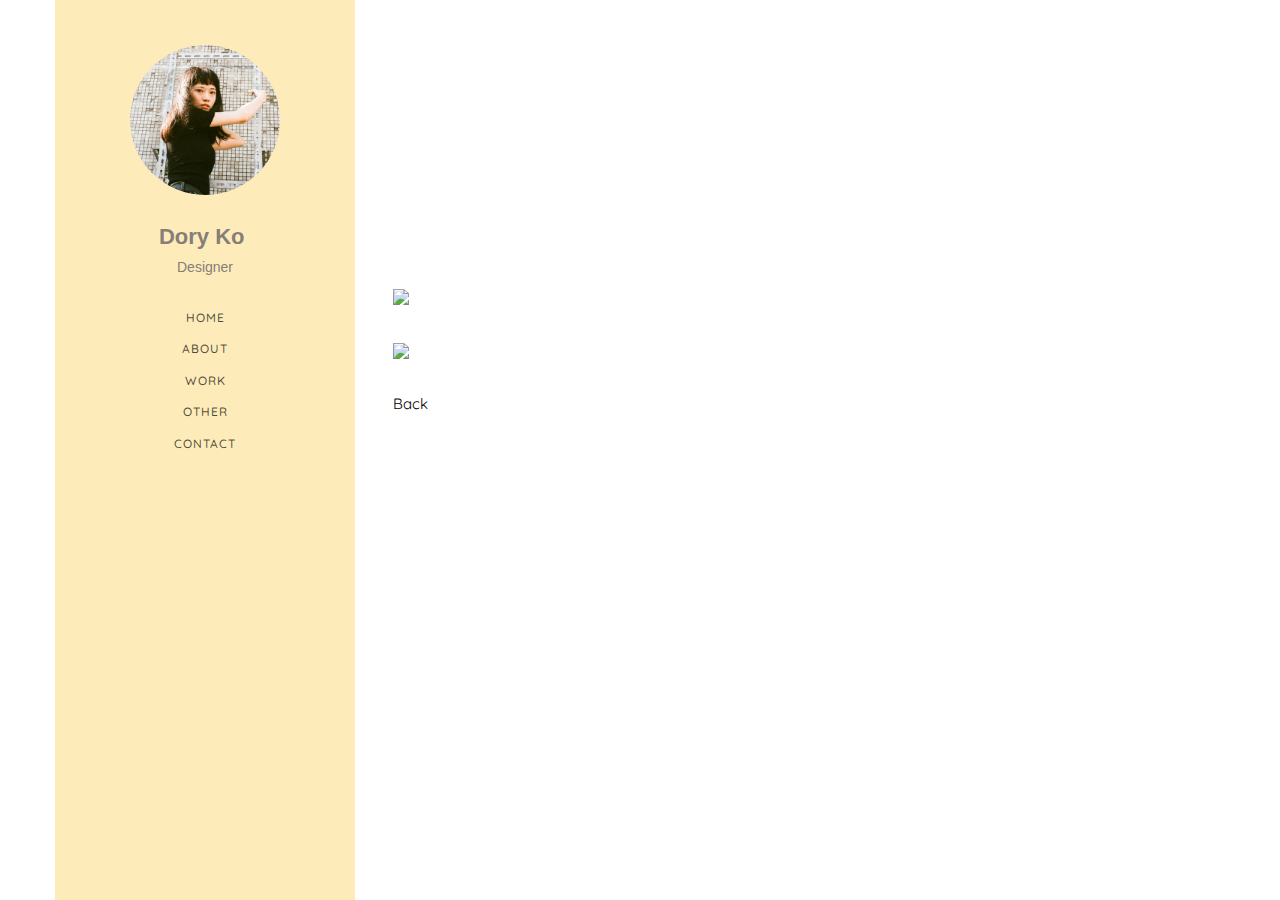
==== gif.html @ 431e386c "Add files via upload" ====
<!DOCTYPE HTML>
<html>
	<head>
	<meta charset="utf-8">
	<meta http-equiv="X-UA-Compatible" content="IE=edge">
	<title>Work-GIF</title>
	<meta name="viewport" content="width=device-width, initial-scale=1">
	<meta name="description" content="Personal artwork website" />
	<meta name="keywords" content="artwork" />

  <!-- Facebook and Twitter integration -->
	<meta property="og:title" content=""/>
	<meta property="og:image" content=""/>
	<meta property="og:url" content=""/>
	<meta property="og:site_name" content=""/>
	<meta property="og:description" content=""/>
	<meta name="twitter:title" content="" />
	<meta name="twitter:image" content="" />
	<meta name="twitter:url" content="" />
	<meta name="twitter:card" content="" />

	<!-- Place favicon.ico and apple-touch-icon.png in the root directory -->
	<link rel="shortcut icon" href="favicon.ico">

	<link href="https://fonts.googleapis.com/css?family=Quicksand:300,400,500,700" rel="stylesheet">
	<link href="https://fonts.googleapis.com/css?family=Playfair+Display:400,400i,700" rel="stylesheet">
	
	<!-- Animate.css -->
	<link rel="stylesheet" href="css/animate.css">
	<!-- Icomoon Icon Fonts-->
	<link rel="stylesheet" href="css/icomoon.css">
	<!-- Bootstrap  -->
	<link rel="stylesheet" href="css/bootstrap.css">
	<!-- Flexslider  -->
	<link rel="stylesheet" href="css/flexslider.css">
	<!-- Flaticons  -->
	<link rel="stylesheet" href="fonts/flaticon/font/flaticon.css">
	<!-- Owl Carousel -->
	<link rel="stylesheet" href="css/owl.carousel.min.css">
	<link rel="stylesheet" href="css/owl.theme.default.min.css">
	<!-- Theme style  -->
	<link rel="stylesheet" href="css/style.css">

	<!-- Modernizr JS -->
	<script src="js/modernizr-2.6.2.min.js"></script>
	<!-- Favicon -->
	<link rel="icon" type="images/jpg" href="images/favicon.jpg">
	<!-- FOR IE9 below -->
	<!--[if lt IE 9]>
	<script src="js/respond.min.js"></script>
	<![endif]-->

	</head>
	<body>
	<div id="colorlib-page">
		<div class="container-wrap">
		<a href="#" class="js-colorlib-nav-toggle colorlib-nav-toggle" data-toggle="collapse" data-target="#navbar" aria-expanded="false" aria-controls="navbar"><i></i></a>
		<aside id="colorlib-aside" role="complementary" class="border js-fullheight">
			<div class="text-center">
				<div class="author-img" style="background-image: url(images/about.jpg);"></div>
				<h1 id="colorlib-logo"><a href="index.html" style="font-family: Arial;color: #877e78 ">Dory Ko</a></h1>
				<h5 style="font-family: Arial; color: #877e78 ">Designer</h5>
			</div>
			<nav id="colorlib-main-menu" role="navigation" class="navbar">
				<div id="navbar" class="collapse">
					<ul>
						<li class="active"><a href="index.html" data-nav-section="home">Home</a></li>
						<li><a href="index.html">About</a></li>
						<li><a>Work</a></li>
						<li><a href="index.html">Other</a></li>
						<li><a href="index.html">Contact</a></li>
					</ul>
				</div>
			</nav>
			

		</aside>

		<div id="colorlib-main">
			<section class="colorlib-work" data-section="work">
				<div class="colorlib-narrow-content">
					<div class="row">
						<div class="col-md-6 col-md-offset-3 col-md-pull-3 animate-box" data-animate-effect="fadeInLeft">
							<span class="heading-meta">My Work</span>
							<h2 class="colorlib-heading animate-box">Recent Work</h2>
							<h1 style="font-family: Arial">GIF artwork</h1>
						</div>
					</div>
					<div class="row row-bottom-padded-sm animate-box" data-animate-effect="fadeInLeft">
					</div>
					<div class="row">
						<div class="col-md-12">
							<div>
								<img style="width:80%" src="images/happy_easter.gif">
							</div><br>
							<div>
								<img style="width:80%" src="images/van_happy_birthday.gif">
							</div>
						<br>
						<p><a style="color: black" href="index.html" data-nav-section="work">Back</a></p>
						</div>
					</div>
					
				</div>
			</section>


		</div><!-- end:colorlib-main -->
	</div><!-- end:container-wrap -->
	</div><!-- end:colorlib-page -->

	<!-- jQuery -->
	<script src="js/jquery.min.js"></script>
	<!-- jQuery Easing -->
	<script src="js/jquery.easing.1.3.js"></script>
	<!-- Bootstrap -->
	<script src="js/bootstrap.min.js"></script>
	<!-- Waypoints -->
	<script src="js/jquery.waypoints.min.js"></script>
	<!-- Flexslider -->
	<script src="js/jquery.flexslider-min.js"></script>
	<!-- Owl carousel -->
	<script src="js/owl.carousel.min.js"></script>
	<!-- Counters -->
	<script src="js/jquery.countTo.js"></script>
	
	
	<!-- MAIN JS -->
	<script src="js/main.js"></script>

	</body>
</html>
---- css/icomoon.css ----
@font-face {
  font-family: 'icomoon';
  src:  url('fonts/icomoon.eot?6py85u');
  src:  url('fonts/icomoon.eot?6py85u#iefix') format('embedded-opentype'),
    url('fonts/icomoon.ttf?6py85u') format('truetype'),
    url('fonts/icomoon.woff?6py85u') format('woff'),
    url('fonts/icomoon.svg?6py85u#icomoon') format('svg');
  font-weight: normal;
  font-style: normal;
}

[class^="icon-"], [class*=" icon-"] {
  /* use !important to prevent issues with browser extensions that change fonts */
  font-family: 'icomoon' !important;
  speak: none;
  font-style: normal;
  font-weight: normal;
  font-variant: normal;
  text-transform: none;
  line-height: 1;

  /* Better Font Rendering =========== */
  -webkit-font-smoothing: antialiased;
  -moz-osx-font-smoothing: grayscale;
}

.icon-times:before {
  content: "\e930";
}
.icon-tick:before {
  content: "\e931";
}
.icon-plus:before {
  content: "\e932";
}
.icon-minus:before {
  content: "\e933";
}
.icon-equals:before {
  content: "\e934";
}
.icon-divide:before {
  content: "\e935";
}
.icon-chevron-right:before {
  content: "\e936";
}
.icon-chevron-left:before {
  content: "\e937";
}
.icon-arrow-right-thick:before {
  content: "\e938";
}
.icon-arrow-left-thick:before {
  content: "\e939";
}
.icon-th-small:before {
  content: "\e93a";
}
.icon-th-menu:before {
  content: "\e93b";
}
.icon-th-list:before {
  content: "\e93c";
}
.icon-th-large:before {
  content: "\e93d";
}
.icon-home:before {
  content: "\e93e";
}
.icon-arrow-forward:before {
  content: "\e93f";
}
.icon-arrow-back:before {
  content: "\e940";
}
.icon-rss:before {
  content: "\e941";
}
.icon-location:before {
  content: "\e942";
}
.icon-link:before {
  content: "\e943";
}
.icon-image:before {
  content: "\e944";
}
.icon-arrow-up-thick:before {
  content: "\e945";
}
.icon-arrow-down-thick:before {
  content: "\e946";
}
.icon-starburst:before {
  content: "\e947";
}
.icon-starburst-outline:before {
  content: "\e948";
}
.icon-star3:before {
  content: "\e949";
}
.icon-flow-children:before {
  content: "\e94a";
}
.icon-export:before {
  content: "\e94b";
}
.icon-delete2:before {
  content: "\e94c";
}
.icon-delete-outline:before {
  content: "\e94d";
}
.icon-cloud-storage:before {
  content: "\e94e";
}
.icon-wi-fi:before {
  content: "\e94f";
}
.icon-heart:before {
  content: "\e950";
}
.icon-flash:before {
  content: "\e951";
}
.icon-cancel:before {
  content: "\e952";
}
.icon-backspace:before {
  content: "\e953";
}
.icon-attachment:before {
  content: "\e954";
}
.icon-arrow-move:before {
  content: "\e955";
}
.icon-warning:before {
  content: "\e956";
}
.icon-user:before {
  content: "\e957";
}
.icon-radar:before {
  content: "\e958";
}
.icon-lock-open:before {
  content: "\e959";
}
.icon-lock-closed:before {
  content: "\e95a";
}
.icon-location-arrow:before {
  content: "\e95b";
}
.icon-info:before {
  content: "\e95c";
}
.icon-user-delete:before {
  content: "\e95d";
}
.icon-user-add:before {
  content: "\e95e";
}
.icon-media-pause:before {
  content: "\e95f";
}
.icon-group:before {
  content: "\e960";
}
.icon-chart-pie:before {
  content: "\e961";
}
.icon-chart-line:before {
  content: "\e962";
}
.icon-chart-bar:before {
  content: "\e963";
}
.icon-chart-area:before {
  content: "\e964";
}
.icon-video:before {
  content: "\e965";
}
.icon-point-of-interest:before {
  content: "\e966";
}
.icon-infinity:before {
  content: "\e967";
}
.icon-globe:before {
  content: "\e968";
}
.icon-eye:before {
  content: "\e969";
}
.icon-cog:before {
  content: "\e96a";
}
.icon-camera:before {
  content: "\e96b";
}
.icon-upload:before {
  content: "\e96c";
}
.icon-scissors:before {
  content: "\e96d";
}
.icon-refresh:before {
  content: "\e96e";
}
.icon-pin:before {
  content: "\e96f";
}
.icon-key:before {
  content: "\e970";
}
.icon-info-large:before {
  content: "\e971";
}
.icon-eject:before {
  content: "\e972";
}
.icon-download:before {
  content: "\e973";
}
.icon-zoom:before {
  content: "\e974";
}
.icon-zoom-out:before {
  content: "\e975";
}
.icon-zoom-in:before {
  content: "\e976";
}
.icon-sort-numerically:before {
  content: "\e977";
}
.icon-sort-alphabetically:before {
  content: "\e978";
}
.icon-input-checked:before {
  content: "\e979";
}
.icon-calender:before {
  content: "\e97a";
}
.icon-world2:before {
  content: "\e97b";
}
.icon-notes:before {
  content: "\e97c";
}
.icon-code:before {
  content: "\e97d";
}
.icon-arrow-sync:before {
  content: "\e97e";
}
.icon-arrow-shuffle:before {
  content: "\e97f";
}
.icon-arrow-repeat:before {
  content: "\e980";
}
.icon-arrow-minimise:before {
  content: "\e981";
}
.icon-arrow-maximise:before {
  content: "\e982";
}
.icon-arrow-loop:before {
  content: "\e983";
}
.icon-anchor:before {
  content: "\e984";
}
.icon-spanner:before {
  content: "\e985";
}
.icon-puzzle:before {
  content: "\e986";
}
.icon-power:before {
  content: "\e987";
}
.icon-plane:before {
  content: "\e988";
}
.icon-pi:before {
  content: "\e989";
}
.icon-phone:before {
  content: "\e98a";
}
.icon-microphone2:before {
  content: "\e98b";
}
.icon-media-rewind:before {
  content: "\e98c";
}
.icon-flag:before {
  content: "\e98d";
}
.icon-adjust-brightness:before {
  content: "\e98e";
}
.icon-waves:before {
  content: "\e98f";
}
.icon-social-twitter:before {
  content: "\e990";
}
.icon-social-facebook:before {
  content: "\e991";
}
.icon-social-dribbble:before {
  content: "\e992";
}
.icon-media-stop:before {
  content: "\e993";
}
.icon-media-record:before {
  content: "\e994";
}
.icon-media-play:before {
  content: "\e995";
}
.icon-media-fast-forward:before {
  content: "\e996";
}
.icon-media-eject:before {
  content: "\e997";
}
.icon-social-vimeo:before {
  content: "\e998";
}
.icon-social-tumbler:before {
  content: "\e999";
}
.icon-social-skype:before {
  content: "\e99a";
}
.icon-social-pinterest:before {
  content: "\e99b";
}
.icon-social-linkedin:before {
  content: "\e99c";
}
.icon-social-last-fm:before {
  content: "\e99d";
}
.icon-social-github:before {
  content: "\e99e";
}
.icon-social-flickr:before {
  content: "\e99f";
}
.icon-at:before {
  content: "\e9a0";
}
.icon-times-outline:before {
  content: "\e9a1";
}
.icon-plus-outline:before {
  content: "\e9a2";
}
.icon-minus-outline:before {
  content: "\e9a3";
}
.icon-tick-outline:before {
  content: "\e9a4";
}
.icon-th-large-outline:before {
  content: "\e9a5";
}
.icon-equals-outline:before {
  content: "\e9a6";
}
.icon-divide-outline:before {
  content: "\e9a7";
}
.icon-chevron-right-outline:before {
  content: "\e9a8";
}
.icon-chevron-left-outline:before {
  content: "\e9a9";
}
.icon-arrow-right-outline:before {
  content: "\e9aa";
}
.icon-arrow-left-outline:before {
  content: "\e9ab";
}
.icon-th-small-outline:before {
  content: "\e9ac";
}
.icon-th-menu-outline:before {
  content: "\e9ad";
}
.icon-th-list-outline:before {
  content: "\e9ae";
}
.icon-news2:before {
  content: "\e9b1";
}
.icon-home-outline:before {
  content: "\e9b2";
}
.icon-arrow-up-outline:before {
  content: "\e9b3";
}
.icon-arrow-forward-outline:before {
  content: "\e9b4";
}
.icon-arrow-down-outline:before {
  content: "\e9b5";
}
.icon-arrow-back-outline:before {
  content: "\e9b6";
}
.icon-trash3:before {
  content: "\e9b7";
}
.icon-rss-outline:before {
  content: "\e9b8";
}
.icon-message:before {
  content: "\e9b9";
}
.icon-location-outline:before {
  content: "\e9ba";
}
.icon-link-outline:before {
  content: "\e9bb";
}
.icon-image-outline:before {
  content: "\e9bc";
}
.icon-export-outline:before {
  content: "\e9bd";
}
.icon-cross:before {
  content: "\e9be";
}
.icon-wi-fi-outline:before {
  content: "\e9bf";
}
.icon-star-outline:before {
  content: "\e9c0";
}
.icon-media-pause-outline:before {
  content: "\e9c1";
}
.icon-mail:before {
  content: "\e9c2";
}
.icon-heart-outline:before {
  content: "\e9c3";
}
.icon-flash-outline:before {
  content: "\e9c4";
}
.icon-cancel-outline:before {
  content: "\e9c5";
}
.icon-beaker:before {
  content: "\e9c6";
}
.icon-arrow-move-outline:before {
  content: "\e9c7";
}
.icon-watch2:before {
  content: "\e9c8";
}
.icon-warning-outline:before {
  content: "\e9c9";
}
.icon-time:before {
  content: "\e9ca";
}
.icon-radar-outline:before {
  content: "\e9cb";
}
.icon-lock-open-outline:before {
  content: "\e9cc";
}
.icon-location-arrow-outline:before {
  content: "\e9cd";
}
.icon-info-outline:before {
  content: "\e9ce";
}
.icon-backspace-outline:before {
  content: "\e9cf";
}
.icon-attachment-outline:before {
  content: "\e9d0";
}
.icon-user-outline:before {
  content: "\e9d1";
}
.icon-user-delete-outline:before {
  content: "\e9d2";
}
.icon-user-add-outline:before {
  content: "\e9d3";
}
.icon-lock-closed-outline:before {
  content: "\e9d4";
}
.icon-group-outline:before {
  content: "\e9d5";
}
.icon-chart-pie-outline:before {
  content: "\e9d6";
}
.icon-chart-line-outline:before {
  content: "\e9d7";
}
.icon-chart-bar-outline:before {
  content: "\e9d8";
}
.icon-chart-area-outline:before {
  content: "\e9d9";
}
.icon-video-outline:before {
  content: "\e9da";
}
.icon-point-of-interest-outline:before {
  content: "\e9db";
}
.icon-map:before {
  content: "\e9dc";
}
.icon-key-outline:before {
  content: "\e9dd";
}
.icon-infinity-outline:before {
  content: "\e9de";
}
.icon-globe-outline:before {
  content: "\e9df";
}
.icon-eye-outline:before {
  content: "\e9e0";
}
.icon-cog-outline:before {
  content: "\e9e1";
}
.icon-camera-outline:before {
  content: "\e9e2";
}
.icon-upload-outline:before {
  content: "\e9e3";
}
.icon-support:before {
  content: "\e9e4";
}
.icon-scissors-outline:before {
  content: "\e9e5";
}
.icon-refresh-outline:before {
  content: "\e9e6";
}
.icon-info-large-outline:before {
  content: "\e9e7";
}
.icon-eject-outline:before {
  content: "\e9e8";
}
.icon-download-outline:before {
  content: "\e9e9";
}
.icon-battery-mid:before {
  content: "\e9ea";
}
.icon-battery-low:before {
  content: "\e9eb";
}
.icon-battery-high:before {
  content: "\e9ec";
}
.icon-zoom-outline:before {
  content: "\e9ed";
}
.icon-zoom-out-outline:before {
  content: "\e9ee";
}
.icon-zoom-in-outline:before {
  content: "\e9ef";
}
.icon-tag3:before {
  content: "\e9f0";
}
.icon-tabs-outline:before {
  content: "\e9f1";
}
.icon-pin-outline:before {
  content: "\e9f2";
}
.icon-message-typing:before {
  content: "\e9f3";
}
.icon-directions:before {
  content: "\e9f4";
}
.icon-battery-full:before {
  content: "\e9f5";
}
.icon-battery-charge:before {
  content: "\e9f6";
}
.icon-pipette:before {
  content: "\e9f7";
}
.icon-pencil:before {
  content: "\e9f8";
}
.icon-folder:before {
  content: "\e9f9";
}
.icon-folder-delete:before {
  content: "\e9fa";
}
.icon-folder-add:before {
  content: "\e9fb";
}
.icon-edit:before {
  content: "\e9fc";
}
.icon-document:before {
  content: "\e9fd";
}
.icon-document-delete:before {
  content: "\e9fe";
}
.icon-document-add:before {
  content: "\e9ff";
}
.icon-brush:before {
  content: "\ea00";
}
.icon-thumbs-up:before {
  content: "\ea01";
}
.icon-thumbs-down:before {
  content: "\ea02";
}
.icon-pen:before {
  content: "\ea03";
}
.icon-sort-numerically-outline:before {
  content: "\ea04";
}
.icon-sort-alphabetically-outline:before {
  content: "\ea05";
}
.icon-social-last-fm-circular:before {
  content: "\ea06";
}
.icon-social-github-circular:before {
  content: "\ea07";
}
.icon-compass:before {
  content: "\ea08";
}
.icon-bookmark:before {
  content: "\ea09";
}
.icon-input-checked-outline:before {
  content: "\ea0a";
}
.icon-code-outline:before {
  content: "\ea0b";
}
.icon-calender-outline:before {
  content: "\ea0c";
}
.icon-business-card:before {
  content: "\ea0d";
}
.icon-arrow-up:before {
  content: "\ea0e";
}
.icon-arrow-sync-outline:before {
  content: "\ea0f";
}
.icon-arrow-right:before {
  content: "\ea10";
}
.icon-arrow-repeat-outline:before {
  content: "\ea11";
}
.icon-arrow-loop-outline:before {
  content: "\ea12";
}
.icon-arrow-left:before {
  content: "\ea13";
}
.icon-flow-switch:before {
  content: "\ea14";
}
.icon-flow-parallel:before {
  content: "\ea15";
}
.icon-flow-merge:before {
  content: "\ea16";
}
.icon-document-text:before {
  content: "\ea17";
}
.icon-clipboard:before {
  content: "\ea18";
}
.icon-calculator:before {
  content: "\ea19";
}
.icon-arrow-minimise-outline:before {
  content: "\ea1a";
}
.icon-arrow-maximise-outline:before {
  content: "\ea1b";
}
.icon-arrow-down:before {
  content: "\ea1c";
}
.icon-gift:before {
  content: "\ea1d";
}
.icon-film:before {
  content: "\ea1e";
}
.icon-database:before {
  content: "\ea1f";
}
.icon-bell:before {
  content: "\ea20";
}
.icon-anchor-outline:before {
  content: "\ea21";
}
.icon-adjust-contrast:before {
  content: "\ea22";
}
.icon-world-outline:before {
  content: "\ea23";
}
.icon-shopping-bag:before {
  content: "\ea24";
}
.icon-power-outline:before {
  content: "\ea25";
}
.icon-notes-outline:before {
  content: "\ea26";
}
.icon-device-tablet:before {
  content: "\ea27";
}
.icon-device-phone:before {
  content: "\ea28";
}
.icon-device-laptop:before {
  content: "\ea29";
}
.icon-device-desktop:before {
  content: "\ea2a";
}
.icon-briefcase:before {
  content: "\ea2b";
}
.icon-stopwatch:before {
  content: "\ea2c";
}
.icon-spanner-outline:before {
  content: "\ea2d";
}
.icon-puzzle-outline:before {
  content: "\ea2e";
}
.icon-printer:before {
  content: "\ea2f";
}
.icon-pi-outline:before {
  content: "\ea30";
}
.icon-lightbulb:before {
  content: "\ea31";
}
.icon-flag-outline:before {
  content: "\ea32";
}
.icon-contacts:before {
  content: "\ea33";
}
.icon-archive2:before {
  content: "\ea34";
}
.icon-weather-stormy:before {
  content: "\ea35";
}
.icon-weather-shower:before {
  content: "\ea36";
}
.icon-weather-partly-sunny:before {
  content: "\ea37";
}
.icon-weather-downpour:before {
  content: "\ea38";
}
.icon-weather-cloudy:before {
  content: "\ea39";
}
.icon-plane-outline:before {
  content: "\ea3a";
}
.icon-phone-outline:before {
  content: "\ea3b";
}
.icon-microphone-outline:before {
  content: "\ea3c";
}
.icon-weather-windy:before {
  content: "\ea3d";
}
.icon-weather-windy-cloudy:before {
  content: "\ea3e";
}
.icon-weather-sunny:before {
  content: "\ea3f";
}
.icon-weather-snow:before {
  content: "\ea40";
}
.icon-weather-night:before {
  content: "\ea41";
}
.icon-media-stop-outline:before {
  content: "\ea42";
}
.icon-media-rewind-outline:before {
  content: "\ea43";
}
.icon-media-record-outline:before {
  content: "\ea44";
}
.icon-media-play-outline:before {
  content: "\ea45";
}
.icon-media-fast-forward-outline:before {
  content: "\ea46";
}
.icon-media-eject-outline:before {
  content: "\ea47";
}
.icon-wine:before {
  content: "\ea48";
}
.icon-waves-outline:before {
  content: "\ea49";
}
.icon-ticket:before {
  content: "\ea4a";
}
.icon-tags:before {
  content: "\ea4b";
}
.icon-plug:before {
  content: "\ea4c";
}
.icon-headphones:before {
  content: "\ea4d";
}
.icon-credit-card:before {
  content: "\ea4e";
}
.icon-coffee:before {
  content: "\ea4f";
}
.icon-book:before {
  content: "\ea50";
}
.icon-beer:before {
  content: "\ea51";
}
.icon-volume2:before {
  content: "\ea52";
}
.icon-volume-up:before {
  content: "\ea53";
}
.icon-volume-mute:before {
  content: "\ea54";
}
.icon-volume-down:before {
  content: "\ea55";
}
.icon-social-vimeo-circular:before {
  content: "\ea56";
}
.icon-social-twitter-circular:before {
  content: "\ea57";
}
.icon-social-pinterest-circular:before {
  content: "\ea58";
}
.icon-social-linkedin-circular:before {
  content: "\ea59";
}
.icon-social-facebook-circular:before {
  content: "\ea5a";
}
.icon-social-dribbble-circular:before {
  content: "\ea5b";
}
.icon-tree:before {
  content: "\ea5c";
}
.icon-thermometer2:before {
  content: "\ea5d";
}
.icon-social-tumbler-circular:before {
  content: "\ea5e";
}
.icon-social-skype-outline:before {
  content: "\ea5f";
}
.icon-social-flickr-circular:before {
  content: "\ea60";
}
.icon-social-at-circular:before {
  content: "\ea61";
}
.icon-shopping-cart:before {
  content: "\ea62";
}
.icon-messages:before {
  content: "\ea63";
}
.icon-leaf:before {
  content: "\ea64";
}
.icon-feather:before {
  content: "\ea65";
}
.icon-eye2:before {
  content: "\e064";
}
.icon-paper-clip:before {
  content: "\e065";
}
.icon-mail5:before {
  content: "\e066";
}
.icon-toggle:before {
  content: "\e067";
}
.icon-layout:before {
  content: "\e068";
}
.icon-link2:before {
  content: "\e069";
}
.icon-bell2:before {
  content: "\e06a";
}
.icon-lock3:before {
  content: "\e06b";
}
.icon-unlock:before {
  content: "\e06c";
}
.icon-ribbon2:before {
  content: "\e06d";
}
.icon-image2:before {
  content: "\e06e";
}
.icon-signal:before {
  content: "\e06f";
}
.icon-target3:before {
  content: "\e070";
}
.icon-clipboard3:before {
  content: "\e071";
}
.icon-clock3:before {
  content: "\e072";
}
.icon-watch:before {
  content: "\e073";
}
.icon-air-play:before {
  content: "\e074";
}
.icon-camera3:before {
  content: "\e075";
}
.icon-video2:before {
  content: "\e076";
}
.icon-disc:before {
  content: "\e077";
}
.icon-printer3:before {
  content: "\e078";
}
.icon-monitor:before {
  content: "\e079";
}
.icon-server:before {
  content: "\e07a";
}
.icon-cog2:before {
  content: "\e07b";
}
.icon-heart3:before {
  content: "\e07c";
}
.icon-paragraph:before {
  content: "\e07d";
}
.icon-align-justify:before {
  content: "\e07e";
}
.icon-align-left:before {
  content: "\e07f";
}
.icon-align-center:before {
  content: "\e080";
}
.icon-align-right:before {
  content: "\e081";
}
.icon-book2:before {
  content: "\e082";
}
.icon-layers2:before {
  content: "\e083";
}
.icon-stack2:before {
  content: "\e084";
}
.icon-stack-2:before {
  content: "\e085";
}
.icon-paper:before {
  content: "\e086";
}
.icon-paper-stack:before {
  content: "\e087";
}
.icon-search3:before {
  content: "\e088";
}
.icon-zoom-in2:before {
  content: "\e089";
}
.icon-zoom-out2:before {
  content: "\e08a";
}
.icon-reply2:before {
  content: "\e08b";
}
.icon-circle-plus:before {
  content: "\e08c";
}
.icon-circle-minus:before {
  content: "\e08d";
}
.icon-circle-check:before {
  content: "\e08e";
}
.icon-circle-cross:before {
  content: "\e08f";
}
.icon-square-plus:before {
  content: "\e090";
}
.icon-square-minus:before {
  content: "\e091";
}
.icon-square-check:before {
  content: "\e092";
}
.icon-square-cross:before {
  content: "\e093";
}
.icon-microphone:before {
  content: "\e094";
}
.icon-record:before {
  content: "\e095";
}
.icon-skip-back:before {
  content: "\e096";
}
.icon-rewind:before {
  content: "\e097";
}
.icon-play4:before {
  content: "\e098";
}
.icon-pause3:before {
  content: "\e099";
}
.icon-stop3:before {
  content: "\e09a";
}
.icon-fast-forward:before {
  content: "\e09b";
}
.icon-skip-forward:before {
  content: "\e09c";
}
.icon-shuffle2:before {
  content: "\e09d";
}
.icon-repeat:before {
  content: "\e09e";
}
.icon-folder2:before {
  content: "\e09f";
}
.icon-umbrella:before {
  content: "\e0a0";
}
.icon-moon:before {
  content: "\e0a1";
}
.icon-thermometer:before {
  content: "\e0a2";
}
.icon-drop:before {
  content: "\e0a3";
}
.icon-sun2:before {
  content: "\e0a4";
}
.icon-cloud3:before {
  content: "\e0a5";
}
.icon-cloud-upload2:before {
  content: "\e0a6";
}
.icon-cloud-download2:before {
  content: "\e0a7";
}
.icon-upload4:before {
  content: "\e0a8";
}
.icon-download4:before {
  content: "\e0a9";
}
.icon-location3:before {
  content: "\e0aa";
}
.icon-location-2:before {
  content: "\e0ab";
}
.icon-map3:before {
  content: "\e0ac";
}
.icon-battery:before {
  content: "\e0ad";
}
.icon-head:before {
  content: "\e0ae";
}
.icon-briefcase3:before {
  content: "\e0af";
}
.icon-speech-bubble:before {
  content: "\e0b0";
}
.icon-anchor2:before {
  content: "\e0b1";
}
.icon-globe2:before {
  content: "\e0b2";
}
.icon-box:before {
  content: "\e0b3";
}
.icon-reload:before {
  content: "\e0b4";
}
.icon-share3:before {
  content: "\e0b5";
}
.icon-marquee:before {
  content: "\e0b6";
}
.icon-marquee-plus:before {
  content: "\e0b7";
}
.icon-marquee-minus:before {
  content: "\e0b8";
}
.icon-tag:before {
  content: "\e0b9";
}
.icon-power2:before {
  content: "\e0ba";
}
.icon-command2:before {
  content: "\e0bb";
}
.icon-alt:before {
  content: "\e0bc";
}
.icon-esc:before {
  content: "\e0bd";
}
.icon-bar-graph:before {
  content: "\e0be";
}
.icon-bar-graph-2:before {
  content: "\e0bf";
}
.icon-pie-graph:before {
  content: "\e0c0";
}
.icon-star:before {
  content: "\e0c1";
}
.icon-arrow-left3:before {
  content: "\e0c2";
}
.icon-arrow-right3:before {
  content: "\e0c3";
}
.icon-arrow-up3:before {
  content: "\e0c4";
}
.icon-arrow-down3:before {
  content: "\e0c5";
}
.icon-volume:before {
  content: "\e0c6";
}
.icon-mute:before {
  content: "\e0c7";
}
.icon-content-right:before {
  content: "\e100";
}
.icon-content-left:before {
  content: "\e101";
}
.icon-grid2:before {
  content: "\e102";
}
.icon-grid-2:before {
  content: "\e103";
}
.icon-columns:before {
  content: "\e104";
}
.icon-loader:before {
  content: "\e105";
}
.icon-bag:before {
  content: "\e106";
}
.icon-ban:before {
  content: "\e107";
}
.icon-flag3:before {
  content: "\e108";
}
.icon-trash:before {
  content: "\e109";
}
.icon-expand2:before {
  content: "\e110";
}
.icon-contract:before {
  content: "\e111";
}
.icon-maximize:before {
  content: "\e112";
}
.icon-minimize:before {
  content: "\e113";
}
.icon-plus2:before {
  content: "\e114";
}
.icon-minus2:before {
  content: "\e115";
}
.icon-check:before {
  content: "\e116";
}
.icon-cross2:before {
  content: "\e117";
}
.icon-move:before {
  content: "\e118";
}
.icon-delete:before {
  content: "\e119";
}
.icon-menu5:before {
  content: "\e120";
}
.icon-archive:before {
  content: "\e121";
}
.icon-inbox:before {
  content: "\e122";
}
.icon-outbox:before {
  content: "\e123";
}
.icon-file:before {
  content: "\e124";
}
.icon-file-add:before {
  content: "\e125";
}
.icon-file-subtract:before {
  content: "\e126";
}
.icon-help:before {
  content: "\e127";
}
.icon-open:before {
  content: "\e128";
}
.icon-ellipsis:before {
  content: "\e129";
}
.icon-heart4:before {
  content: "\e900";
}
.icon-cloud4:before {
  content: "\e901";
}
.icon-star2:before {
  content: "\e902";
}
.icon-tv2:before {
  content: "\e903";
}
.icon-sound:before {
  content: "\e904";
}
.icon-video3:before {
  content: "\e905";
}
.icon-trash2:before {
  content: "\e906";
}
.icon-user2:before {
  content: "\e907";
}
.icon-key3:before {
  content: "\e908";
}
.icon-search4:before {
  content: "\e909";
}
.icon-settings:before {
  content: "\e90a";
}
.icon-camera4:before {
  content: "\e90b";
}
.icon-tag2:before {
  content: "\e90c";
}
.icon-lock4:before {
  content: "\e90d";
}
.icon-bulb:before {
  content: "\e90e";
}
.icon-pen2:before {
  content: "\e90f";
}
.icon-diamond:before {
  content: "\e910";
}
.icon-display2:before {
  content: "\e911";
}
.icon-location4:before {
  content: "\e912";
}
.icon-eye3:before {
  content: "\e913";
}
.icon-bubble3:before {
  content: "\e914";
}
.icon-stack3:before {
  content: "\e915";
}
.icon-cup:before {
  content: "\e916";
}
.icon-phone3:before {
  content: "\e917";
}
.icon-news:before {
  content: "\e918";
}
.icon-mail6:before {
  content: "\e919";
}
.icon-like:before {
  content: "\e91a";
}
.icon-photo:before {
  content: "\e91b";
}
.icon-note:before {
  content: "\e91c";
}
.icon-clock4:before {
  content: "\e91d";
}
.icon-paperplane:before {
  content: "\e91e";
}
.icon-params:before {
  content: "\e91f";
}
.icon-banknote:before {
  content: "\e920";
}
.icon-data:before {
  content: "\e921";
}
.icon-music2:before {
  content: "\e922";
}
.icon-megaphone2:before {
  content: "\e923";
}
.icon-study:before {
  content: "\e924";
}
.icon-lab2:before {
  content: "\e925";
}
.icon-food:before {
  content: "\e926";
}
.icon-t-shirt:before {
  content: "\e927";
}
.icon-fire2:before {
  content: "\e928";
}
.icon-clip:before {
  content: "\e929";
}
.icon-shop:before {
  content: "\e92a";
}
.icon-calendar3:before {
  content: "\e92b";
}
.icon-wallet2:before {
  content: "\e92c";
}
.icon-vynil:before {
  content: "\e92d";
}
.icon-truck2:before {
  content: "\e92e";
}
.icon-world:before {
  content: "\e92f";
}
.icon-spinner6:before {
  content: "\e9af";
}
.icon-spinner7:before {
  content: "\e9b0";
}
.icon-amazon:before {
  content: "\eab7";
}
.icon-google:before {
  content: "\eab8";
}
.icon-google2:before {
  content: "\eab9";
}
.icon-google3:before {
  content: "\eaba";
}
.icon-google-plus:before {
  content: "\eabb";
}
.icon-google-plus2:before {
  content: "\eabc";
}
.icon-google-plus3:before {
  content: "\eabd";
}
.icon-hangouts:before {
  content: "\eabe";
}
.icon-google-drive:before {
  content: "\eabf";
}
.icon-facebook2:before {
  content: "\eac0";
}
.icon-facebook22:before {
  content: "\eac1";
}
.icon-instagram:before {
  content: "\eac2";
}
.icon-whatsapp:before {
  content: "\eac3";
}
.icon-spotify:before {
  content: "\eac4";
}
.icon-telegram:before {
  content: "\eac5";
}
.icon-twitter2:before {
  content: "\eac6";
}
.icon-vine:before {
  content: "\eac7";
}
.icon-vk:before {
  content: "\eac8";
}
.icon-renren:before {
  content: "\eac9";
}
.icon-sina-weibo:before {
  content: "\eaca";
}
.icon-rss2:before {
  content: "\eacb";
}
.icon-rss22:before {
  content: "\eacc";
}
.icon-youtube:before {
  content: "\eacd";
}
.icon-youtube2:before {
  content: "\eace";
}
.icon-twitch:before {
  content: "\eacf";
}
.icon-vimeo:before {
  content: "\ead0";
}
.icon-vimeo2:before {
  content: "\ead1";
}
.icon-lanyrd:before {
  content: "\ead2";
}
.icon-flickr:before {
  content: "\ead3";
}
.icon-flickr2:before {
  content: "\ead4";
}
.icon-flickr3:before {
  content: "\ead5";
}
.icon-flickr4:before {
  content: "\ead6";
}
.icon-dribbble2:before {
  content: "\ead7";
}
.icon-behance:before {
  content: "\ead8";
}
.icon-behance2:before {
  content: "\ead9";
}
.icon-deviantart:before {
  content: "\eada";
}
.icon-500px:before {
  content: "\eadb";
}
.icon-steam:before {
  content: "\eadc";
}
.icon-steam2:before {
  content: "\eadd";
}
.icon-dropbox:before {
  content: "\eade";
}
.icon-onedrive:before {
  content: "\eadf";
}
.icon-github:before {
  content: "\eae0";
}
.icon-npm:before {
  content: "\eae1";
}
.icon-basecamp:before {
  content: "\eae2";
}
.icon-trello:before {
  content: "\eae3";
}
.icon-wordpress:before {
  content: "\eae4";
}
.icon-joomla:before {
  content: "\eae5";
}
.icon-ello:before {
  content: "\eae6";
}
.icon-blogger:before {
  content: "\eae7";
}
.icon-blogger2:before {
  content: "\eae8";
}
.icon-tumblr2:before {
  content: "\eae9";
}
.icon-tumblr22:before {
  content: "\eaea";
}
.icon-yahoo:before {
  content: "\eaeb";
}
.icon-yahoo2:before {
  content: "\eaec";
}
.icon-tux:before {
  content: "\eaed";
}
.icon-appleinc:before {
  content: "\eaee";
}
.icon-finder:before {
  content: "\eaef";
}
.icon-android:before {
  content: "\eaf0";
}
.icon-windows:before {
  content: "\eaf1";
}
.icon-windows8:before {
  content: "\eaf2";
}
.icon-soundcloud:before {
  content: "\eaf3";
}
.icon-soundcloud2:before {
  content: "\eaf4";
}
.icon-skype:before {
  content: "\eaf5";
}
.icon-reddit:before {
  content: "\eaf6";
}
.icon-hackernews:before {
  content: "\eaf7";
}
.icon-wikipedia:before {
  content: "\eaf8";
}
.icon-linkedin2:before {
  content: "\eaf9";
}
.icon-linkedin22:before {
  content: "\eafa";
}
.icon-lastfm:before {
  content: "\eafb";
}
.icon-lastfm2:before {
  content: "\eafc";
}
.icon-delicious:before {
  content: "\eafd";
}
.icon-stumbleupon:before {
  content: "\eafe";
}
.icon-stumbleupon2:before {
  content: "\eaff";
}
.icon-stackoverflow:before {
  content: "\eb00";
}
.icon-pinterest:before {
  content: "\eb01";
}
.icon-pinterest2:before {
  content: "\eb02";
}
.icon-xing:before {
  content: "\eb03";
}
.icon-xing2:before {
  content: "\eb04";
}
.icon-flattr:before {
  content: "\eb05";
}
.icon-foursquare:before {
  content: "\eb06";
}
.icon-yelp:before {
  content: "\eb07";
}
.icon-paypal:before {
  content: "\eb08";
}
.icon-chrome:before {
  content: "\eb09";
}
.icon-firefox:before {
  content: "\eb0a";
}
.icon-IE:before {
  content: "\eb0b";
}
.icon-edge:before {
  content: "\eb0c";
}
.icon-safari:before {
  content: "\eb0d";
}
.icon-opera:before {
  content: "\eb0e";
}
.icon-file-pdf:before {
  content: "\eb0f";
}
.icon-file-openoffice:before {
  content: "\eb10";
}
.icon-file-word:before {
  content: "\eb11";
}
.icon-file-excel:before {
  content: "\eb12";
}
.icon-libreoffice:before {
  content: "\eb13";
}
.icon-html-five:before {
  content: "\eb14";
}
.icon-html-five2:before {
  content: "\eb15";
}
.icon-css3:before {
  content: "\eb16";
}
.icon-git:before {
  content: "\eb17";
}
.icon-codepen:before {
  content: "\eb18";
}
.icon-svg:before {
  content: "\eb19";
}
.icon-IcoMoon:before {
  content: "\eb1a";
}
---- css/style.css ----
@font-face {
  font-family: 'icomoon';
  src: url("../fonts/icomoon/icomoon.eot?srf3rx");
  src: url("../fonts/icomoon/icomoon.eot?srf3rx#iefix") format("embedded-opentype"), url("../fonts/icomoon/icomoon.ttf?srf3rx") format("truetype"), url("../fonts/icomoon/icomoon.woff?srf3rx") format("woff"), url("../fonts/icomoon/icomoon.svg?srf3rx#icomoon") format("svg");
  font-weight: normal;
  font-style: normal; }

/* =======================================================
*
* 	Template Style 
*	Edit this section
*
* ======================================================= */
body {
  font-family: "Quicksand", Arial, sans-serif;
  font-weight: 400;
  font-size: 15px;
  line-height: 1.8;
  color: rgba(0, 0, 0, 0.7); }
  @media screen and (max-width: 992px) {
    body {
      font-size: 16px; } }

a {
  color: #d0d0cd;
  -webkit-transition: 0.5s;
  -o-transition: 0.5s;
  transition: 0.5s; }
  a:hover, a:active, a:focus {
    color: #d0d0cd;
    outline: none;
    text-decoration: none !important; }

p {
  margin-bottom: 1.5em; }

h1, h2, h3, h4, h5, h6 {
  color: #000;
  font-family: "Playfair Display", Georgia, serif;
  font-weight: 400;
  margin: 0 0 30px 0; }

figure {
  margin-bottom: 2.5em;
  float: left;
  width: 100%; }
  figure figcaption {
    font-size: 16px;
    width: 80%;
    margin: 20px auto 0px auto;
    color: #b3b3b3;
    font-style: italic;
    font-family: "Quicksand", Arial, sans-serif; }
    @media screen and (max-width: 480px) {
      figure figcaption {
        width: 100%; } }

::-webkit-selection {
  color: #fff;
  background: #d0d0cd; }

::-moz-selection {
  color: #fff;
  background: #d0d0cd; }

::selection {
  color: #fff;
  background: #d0d0cd; }

#colorlib-page {
  width: 100%;
  overflow: hidden;
  position: relative; }

#colorlib-aside {
  padding-top: 3em;
  padding-bottom: 40px;
  float: left;
  width: 300px;
  position: fixed;
  overflow-y: scroll;
  z-index: 1001;
  background: #FDECBA;
  -webkit-transition: 0.5s;
  -o-transition: 0.5s;
  transition: 0.5s; }
  @media screen and (max-width: 768px) {
    #colorlib-aside {
      width: 300px;
      -moz-transform: translateX(-300px);
      -webkit-transform: translateX(-300px);
      -ms-transform: translateX(-300px);
      -o-transform: translateX(-300px);
      transform: translateX(-300px);
      padding-top: 4em; } }
  #colorlib-aside .author-img {
    width: 150px;
    height: 150px;
    margin: 0 auto;
    margin-bottom: 30px;
    -webkit-border-radius: 50%;
    -moz-border-radius: 50%;
    -ms-border-radius: 50%;
    border-radius: 50%; }
  #colorlib-aside .position {
    display: block;
    margin-bottom: 2em;
    font-size: 12px;
    text-transform: uppercase; }
  #colorlib-aside #colorlib-logo {
    text-align: right;
    font-weight: 700;
    font-size: 22px;
    margin-bottom: .5em;
    display: block;
    width: 100%; }
    #colorlib-aside #colorlib-logo a {
      display: block;
      text-align: center;
      color: #000;
      padding-right: .3em; }
  #colorlib-aside #colorlib-main-menu {
    display: block;
    width: 100%; }
    #colorlib-aside #colorlib-main-menu .collapse {
      display: block !important; }
    #colorlib-aside #colorlib-main-menu ul {
      text-align: center;
      margin: 0;
      padding: 0; }
      @media screen and (max-width: 768px) {
        #colorlib-aside #colorlib-main-menu ul {
          margin: 0 0 2em 0; } }
      #colorlib-aside #colorlib-main-menu ul li {
        margin: 0 0 10px 0;
        padding: 0;
        list-style: none;
        font-size: 12px;
        font-weight: 500;
        text-transform: uppercase;
        letter-spacing: 1px; }
        #colorlib-aside #colorlib-main-menu ul li a {
          color: rgba(0, 0, 0, 0.7);
          text-decoration: none;
          position: relative;
          padding: 10px 0;
          font-family: "Quicksand", Arial, sans-serif;
          -webkit-transition: 0.3s;
          -o-transition: 0.3s;
          transition: 0.3s; }
          #colorlib-aside #colorlib-main-menu ul li a:after {
            content: "";
            position: absolute;
            height: 1px;
            bottom: 7px;
            left: 0;
            right: 0;
            background-color: #d0d0cd;
            visibility: hidden;
            -webkit-transform: scaleX(0);
            -moz-transform: scaleX(0);
            -ms-transform: scaleX(0);
            -o-transform: scaleX(0);
            transform: scaleX(0);
            -webkit-transition: all 0.3s cubic-bezier(0.175, 0.885, 0.32, 1.275);
            -moz-transition: all 0.3s cubic-bezier(0.175, 0.885, 0.32, 1.275);
            -ms-transition: all 0.3s cubic-bezier(0.175, 0.885, 0.32, 1.275);
            -o-transition: all 0.3s cubic-bezier(0.175, 0.885, 0.32, 1.275);
            transition: all 0.3s cubic-bezier(0.175, 0.885, 0.32, 1.275); }
          #colorlib-aside #colorlib-main-menu ul li a:hover {
            text-decoration: none;
            color: black; }
            #colorlib-aside #colorlib-main-menu ul li a:hover:after {
              visibility: visible;
              -webkit-transform: scaleX(1);
              -moz-transform: scaleX(1);
              -ms-transform: scaleX(1);
              -o-transform: scaleX(1);
              transform: scaleX(1); }
        #colorlib-aside #colorlib-main-menu ul li.active a {
          color: #d0d0cd; }
          #colorlib-aside #colorlib-main-menu ul li.active a:after {
            visibility: visible;
            -webkit-transform: scaleX(1);
            -moz-transform: scaleX(1);
            -ms-transform: scaleX(1);
            -o-transform: scaleX(1);
            transform: scaleX(1); }
  #colorlib-aside .colorlib-footer {
    font-size: 15px;
    text-align: center;
    font-weight: 400;
    color: rgba(0, 0, 0, 0.5);
    padding: 0 20px;
    width: 100%; }
    @media screen and (max-width: 768px) {
      #colorlib-aside .colorlib-footer {
        position: relative;
        bottom: 0; } }
    #colorlib-aside .colorlib-footer span {
      display: block; }
    #colorlib-aside .colorlib-footer ul {
      padding: 0;
      margin: 0; }
      #colorlib-aside .colorlib-footer ul li {
        padding: 0;
        margin: 0;
        display: inline;
        list-style: none; }
        #colorlib-aside .colorlib-footer ul li a {
          color: rgba(255, 255, 255, 0.3);
          padding: 4px; }
          #colorlib-aside .colorlib-footer ul li a:hover, #colorlib-aside .colorlib-footer ul li a:active, #colorlib-aside .colorlib-footer ul li a:focus {
            text-decoration: none;
            outline: none;
            color: #d0d0cd; }

.container-wrap {
  max-width: 1170px;
  margin: 0 auto; }

#colorlib-main {
  width: calc(100% - 300px);
  float: right;
  -webkit-transition: 0.5s;
  -o-transition: 0.5s;
  transition: 0.5s; }
  @media screen and (max-width: 768px) {
    #colorlib-main {
      width: 100%;
      padding: 0 1em; } }

#colorlib-hero {
  min-height: 500px;
  background: #fff url(../images/loader.gif) no-repeat center center;
  width: 100%;
  float: left;
  margin-bottom: 10em;
  clear: both; }
  #colorlib-hero .flexslider {
    border: none;
    z-index: 1;
    margin-bottom: 0; }
    #colorlib-hero .flexslider .slides {
      position: relative;
      overflow: visible; }
      #colorlib-hero .flexslider .slides li {
        background-repeat: no-repeat;
        background-size: cover;
        background-position: bottom center;
        min-height: 400px;
        position: relative; }
    #colorlib-hero .flexslider .flex-control-nav {
      bottom: 20px;
      z-index: 1000;
      left: 20px;
      float: left;
      width: auto; }
      @media screen and (max-width: 768px) {
        #colorlib-hero .flexslider .flex-control-nav {
          right: 20px;
          top: 100px; } }
      #colorlib-hero .flexslider .flex-control-nav li {
        display: block;
        margin-bottom: 10px; }
        #colorlib-hero .flexslider .flex-control-nav li a {
          background: rgba(0, 0, 0, 0.5);
          -webkit-box-shadow: none;
          box-shadow: none;
          width: 12px;
          height: 12px;
          cursor: pointer; }
          #colorlib-hero .flexslider .flex-control-nav li a.flex-active {
            cursor: pointer;
            background: transparent;
            border: 2px solid #d0d0cd; }
    #colorlib-hero .flexslider .flex-direction-nav {
      display: none; }
    #colorlib-hero .flexslider .slider-text {
      display: table;
      opacity: 0;
      min-height: 500px;
      z-index: 9; }
      #colorlib-hero .flexslider .slider-text > .slider-text-inner {
        display: table-cell;
        vertical-align: middle;
        min-height: 700px;
        padding: 2.5em;
        position: relative; }
        @media screen and (max-width: 768px) {
          #colorlib-hero .flexslider .slider-text > .slider-text-inner {
            text-align: center; } }
        #colorlib-hero .flexslider .slider-text > .slider-text-inner h1, #colorlib-hero .flexslider .slider-text > .slider-text-inner h2 {
          margin: 0;
          padding: 0;
          color: black;
          font-family: "Playfair Display", Georgia, serif; }
        #colorlib-hero .flexslider .slider-text > .slider-text-inner h1 {
          margin-bottom: 20px;
          font-size: 60px;
          line-height: 1.3;
          font-weight: 700; }
          @media screen and (max-width: 768px) {
            #colorlib-hero .flexslider .slider-text > .slider-text-inner h1 {
              font-size: 28px; } }
        #colorlib-hero .flexslider .slider-text > .slider-text-inner h2 {
          font-size: 18px;
          line-height: 1.5;
          margin-bottom: 30px;
          font-weight: 300;
          font-family: "Quicksand", Arial, sans-serif; }
          #colorlib-hero .flexslider .slider-text > .slider-text-inner h2 a {
            color: rgba(44, 152, 240, 0.8);
            border-bottom: 1px solid rgba(44, 152, 240, 0.7); }
        #colorlib-hero .flexslider .slider-text > .slider-text-inner .heading-section {
          font-size: 50px; }
          @media screen and (max-width: 768px) {
            #colorlib-hero .flexslider .slider-text > .slider-text-inner .heading-section {
              font-size: 30px; } }
        #colorlib-hero .flexslider .slider-text > .slider-text-inner s
.colorlib-lead {
          font-size: 20px;
          color: #fff; }
        #colorlib-hero .flexslider .slider-text > .slider-text-inner p {
          margin-bottom: 0; }
        #colorlib-hero .flexslider .slider-text > .slider-text-inner .btn {
          font-size: 12px;
          text-transform: uppercase;
          letter-spacing: 2px;
          color: #000;
          padding: 10px 15px !important;
          border: none;
          font-weight: 400; }
          #colorlib-hero .flexslider .slider-text > .slider-text-inner .btn.btn-learn {
            color: #000;
            border: 1px solid #000;
            background: transparent !important; }
            #colorlib-hero .flexslider .slider-text > .slider-text-inner .btn.btn-learn:hover {
              background: transparent !important;
              border: 1px solid #000 !important; }
          @media screen and (max-width: 768px) {
            #colorlib-hero .flexslider .slider-text > .slider-text-inner .btn {
              width: 100%; } }

body.offcanvas {
  overflow-x: hidden; }
  body.offcanvas #colorlib-aside {
    -moz-transform: translateX(0);
    -webkit-transform: translateX(0);
    -ms-transform: translateX(0);
    -o-transform: translateX(0);
    transform: translateX(0);
    width: 300px;
    background: #f2f3f7;
    z-index: 999;
    position: fixed; }
  body.offcanvas #colorlib-main, body.offcanvas .colorlib-nav-toggle {
    top: 0;
    -moz-transform: translateX(300px);
    -webkit-transform: translateX(300px);
    -ms-transform: translateX(300px);
    -o-transform: translateX(300px);
    transform: translateX(300px); }

.colorlib-narrow-content {
  padding: 0 2.5em; }
  @media screen and (max-width: 768px) {
    .colorlib-narrow-content {
      padding: 0; } }

.no-gutters {
  margin: 0;
  padding: 0; }

.colorlib-experience,
.colorlib-skills,
.colorlib-education,
.colorlib-blog,
.colorlib-work,
.colorlib-about,
.colorlib-services,
.colorlib-contact {
  padding-top: 4em;
  padding-bottom: 9em;
  clear: both;
  width: 100%;
  display: block; }
  @media screen and (max-width: 768px) {
    .colorlib-experience,
    .colorlib-skills,
    .colorlib-education,
    .colorlib-blog,
    .colorlib-work,
    .colorlib-about,
    .colorlib-services,
    .colorlib-contact {
      padding-top: 5em;
      padding-bottom: 8em; } }

.author-img {
  background-size: cover;
  background-position: center center;
  background-repeat: no-repeat;
  position: relative; }

.colorlib-heading {
  font-size: 18px;
  margin-bottom: 4em;
  font-weight: 700;
  text-transform: uppercase;
  letter-spacing: 5px;
  line-height: 1.8;
  position: relative; }
  .colorlib-heading span {
    display: block; }
  @media screen and (max-width: 768px) {
    .colorlib-heading {
      margin-bottom: 3em; } }

.heading-meta {
  margin-bottom: 15px;
  display: block;
  font-size: 10px;
  text-transform: uppercase;
  color: #999999;
  font-weight: 500;
  letter-spacing: 5px; }

.about-img {
  width: 100%;
  height: 600px;
  margin-bottom: 30px; }

.about-desc h3 {
  font-size: 18px;
  text-transform: uppercase;
  letter-spacing: 5px;
  font-weight: 500; }

.hire {
  padding: 2em;
  background: #f9bf3f; }
  .hire h2 {
    line-height: 1.5; }
  .hire .btn-hire {
    color: #000;
    text-transform: uppercase;
    letter-spacing: 1px;
    bordeR: 1px solid #000;
    padding: 2px 10px; }

.fancy-collapse-panel .panel-default > .panel-heading {
  padding: 0; }

.panel-heading a {
  padding: 20px 25px;
  display: block;
  width: 100%;
  font-weight: 500;
  font-size: 14px;
  letter-spacing: 1px;
  text-transform: uppercase;
  font-family: "Quicksand", Arial, sans-serif;
  background-color: #d0d0cd;
  color: #fff;
  position: relative;
  -webkit-box-shadow: none !important;
  -moz-box-shadow: none !important;
  -ms-box-shadow: none !important;
  -o-box-shadow: none !important;
  box-shadow: none !important; }

.panel {
  -webkit-box-shadow: none !important;
  -moz-box-shadow: none !important;
  -ms-box-shadow: none !important;
  -o-box-shadow: none !important;
  box-shadow: none !important;
  border: none; }

.panel-heading a:after {
  font-family: "icomoon";
  content: "\e115";
  position: absolute;
  right: 20px;
  font-size: 14px;
  font-weight: 400;
  top: 50%;
  line-height: 1;
  margin-top: -7px; }

.panel-heading a.collapsed:after {
  content: "\e114"; }

.panel-heading a.collapsed {
  background: #f2f3f7;
  border: 1px solid #e6e6e6 !important;
  color: #333333; }

.panel-body {
  padding: 1.5em;
  margin-top: 5px;
  border: 1px solid #e6e6e6 !important; }

.timeline-centered {
  position: relative;
  margin-bottom: 30px; }

.timeline-centered:before, .timeline-centered:after {
  content: " ";
  display: table; }

.timeline-centered:after {
  clear: both; }

.timeline-centered:before, .timeline-centered:after {
  content: " ";
  display: table; }

.timeline-centered:after {
  clear: both; }

.timeline-centered:before {
  content: '';
  position: absolute;
  display: block;
  width: 4px;
  background: #f2f3f7;
  top: 20px;
  bottom: 20px;
  margin-left: 29px; }

.timeline-centered .timeline-entry {
  position: relative;
  margin-top: 5px;
  margin-left: 30px;
  margin-bottom: 10px;
  clear: both; }

.timeline-centered .timeline-entry .timeline-entry-inner {
  position: relative;
  margin-left: -20px; }

.timeline-centered .timeline-entry .timeline-entry-inner .timeline-icon {
  display: block;
  width: 40px;
  height: 40px;
  background: #d0d0cd;
  -webkit-border-radius: 50%;
  -moz-border-radius: 50%;
  -ms-border-radius: 50%;
  border-radius: 50%;
  text-align: center;
  -moz-box-shadow: 0 0 0 5px #f2f3f7;
  -webkit-box-shadow: 0 0 0 5px #f2f3f7;
  box-shadow: 0 0 0 5px #f2f3f7;
  line-height: 40px;
  float: left; }
  .timeline-centered .timeline-entry .timeline-entry-inner .timeline-icon i {
    color: #fff; }
  .timeline-centered .timeline-entry .timeline-entry-inner .timeline-icon.color-2 {
    background: #ec5453; }
  .timeline-centered .timeline-entry .timeline-entry-inner .timeline-icon.color-3 {
    background: #f9bf3f; }
  .timeline-centered .timeline-entry .timeline-entry-inner .timeline-icon.color-4 {
    background: #a84cb8; }
  .timeline-centered .timeline-entry .timeline-entry-inner .timeline-icon.color-5 {
    background: #2fa499; }
  .timeline-centered .timeline-entry .timeline-entry-inner .timeline-icon.color-none {
    background: #fff;
    width: 20px;
    height: 20px;
    margin-left: 10px; }

.timeline-centered .timeline-entry .timeline-entry-inner .timeline-label {
  position: relative;
  background: #f2f3f7;
  padding: 1.5em;
  margin-left: 60px;
  -webkit-background-clip: padding-box;
  -moz-background-clip: padding;
  background-clip: padding-box; }

.timeline-centered .timeline-entry .timeline-entry-inner .timeline-label:after {
  content: '';
  display: block;
  position: absolute;
  width: 0;
  height: 0;
  border-style: solid;
  border-width: 9px 9px 9px 0;
  border-color: transparent #f2f3f7 transparent transparent;
  left: 0;
  top: 10px;
  margin-left: -9px; }

.timeline-centered .timeline-entry .timeline-entry-inner .timeline-label p + p {
  margin-top: 15px; }

.timeline-centered .timeline-entry .timeline-entry-inner .timeline-label h2 {
  font-size: 20px;
  font-family: "Quicksand", Arial, sans-serif;
  font-weight: 500; }

.timeline-centered .timeline-entry .timeline-entry-inner .timeline-label h2 a {
  color: #000; }

.timeline-centered .timeline-entry .timeline-entry-inner .timeline-label h2 span {
  -webkit-opacity: .4;
  -moz-opacity: .4;
  opacity: .4;
  -ms-filter: alpha(opacity=40);
  filter: alpha(opacity=40);
  font-size: 16px; }

.services {
  margin-bottom: 30px;
  padding: 1.5em;
  -webkit-box-shadow: 0px 0px 56px -8px rgba(0, 0, 0, 0.17);
  -moz-box-shadow: 0px 0px 56px -8px rgba(0, 0, 0, 0.17);
  -ms-box-shadow: 0px 0px 56px -8px rgba(0, 0, 0, 0.17);
  -o-box-shadow: 0px 0px 56px -8px rgba(0, 0, 0, 0.17);
  box-shadow: 0px 0px 56px -8px rgba(0, 0, 0, 0.17);
  border-bottom: 2px solid #d0d0cd; }
  .services .icon2 {
    display: block;
    margin-bottom: 20px; }
    .services .icon2 i {
      font-size: 30px;
      color: #d0d0cd; }
  .services h3 {
    font-family: "Quicksand", Arial, sans-serif;
    font-size: 16px;
    font-weight: 500; }
  .services.color-2 {
    border-bottom: 2px solid #ec5453; }
    .services.color-2 .icon2 i {
      color: #ec5453; }
  .services.color-3 {
    border-bottom: 2px solid #f9bf3f; }
    .services.color-3 .icon2 i {
      color: #f9bf3f; }
  .services.color-4 {
    border-bottom: 2px solid #a84cb8; }
    .services.color-4 .icon2 i {
      color: #a84cb8; }
  .services.color-5 {
    border-bottom: 2px solid #2fa499; }
  .services.color-6 {
    border-bottom: 2px solid #4054b2; }

.services {
  margin-bottom: 80px;
  position: relative;
  z-index: 0; }
  @media screen and (max-width: 768px) {
    .services {
      margin-bottom: 4em; } }
  .services .icon {
    position: absolute;
    top: -20px;
    left: 0;
    right: 0;
    width: 100px;
    height: 50px;
    display: table;
    margin: 0 auto;
    background: #d0d0cd; }
    .services .icon:before, .services .icon:after {
      position: absolute;
      left: 0;
      right: 0;
      content: ''; }
    .services .icon:before {
      top: -30px;
      width: 0;
      height: 0;
      border-style: solid;
      border-width: 0 50px 30px 50px;
      border-color: transparent transparent #d0d0cd transparent; }
    .services .icon:after {
      bottom: -30px;
      width: 0;
      height: 0;
      border-style: solid;
      border-width: 30px 50px 0 50px;
      border-color: #d0d0cd transparent transparent transparent; }
    .services .icon i {
      font-size: 30px;
      color: #fff;
      z-index: 1;
      display: table-cell;
      vertical-align: middle; }
  .services .desc {
    margin-top: 60px; }
    .services .desc h3 {
      font-size: 16px;
      font-weight: 700;
      text-transform: uppercase; }
  .services.color-2 .icon {
    background: #ec5453; }
    .services.color-2 .icon:before {
      border-color: transparent transparent #ec5453 transparent; }
    .services.color-2 .icon:after {
      border-color: #ec5453 transparent transparent transparent; }
  .services.color-3 .icon {
    background: #f9bf3f; }
    .services.color-3 .icon:before {
      border-color: transparent transparent #f9bf3f transparent; }
    .services.color-3 .icon:after {
      border-color: #f9bf3f transparent transparent transparent; }
  .services.color-4 .icon {
    background: #a84cb8; }
    .services.color-4 .icon:before {
      border-color: transparent transparent #a84cb8 transparent; }
    .services.color-4 .icon:after {
      border-color: #a84cb8 transparent transparent transparent; }
  .services.color-5 .icon {
    background: #2fa499; }
    .services.color-5 .icon:before {
      border-color: transparent transparent #2fa499 transparent; }
    .services.color-5 .icon:after {
      border-color: #2fa499 transparent transparent transparent; }
  .services.color-6 .icon {
    background: #4054b2; }
    .services.color-6 .icon:before {
      border-color: transparent transparent #4054b2 transparent; }
    .services.color-6 .icon:after {
      border-color: #4054b2 transparent transparent transparent; }

.progress-wrap h3 {
  font-size: 16px;
  font-family: "Quicksand", Arial, sans-serif;
  margin-bottom: 10px; }

.progress {
  height: 6px;
  -webkit-box-shadow: none;
  box-shadow: none;
  background: #f2f3f7;
  overflow: visible; }

.progress-bar {
  background: #d0d0cd;
  -webkit-box-shadow: none;
  box-shadow: none;
  font-size: 12px;
  line-height: 1.2;
  color: #000;
  font-weight: 600;
  text-align: right;
  position: relative;
  overflow: visible;
  -webkit-border-radius: 8px;
  -moz-border-radius: 8px;
  -ms-border-radius: 8px;
  border-radius: 8px; }
  .progress-bar:after {
    position: absolute;
    top: -2px;
    right: 0;
    width: 10px;
    height: 10px;
    content: '';
    background: #d0d0cd;
    -webkit-border-radius: 50%;
    -moz-border-radius: 50%;
    -ms-border-radius: 50%;
    border-radius: 50%; }
  .progress-bar span {
    position: absolute;
    top: -22px;
    right: 0; }
  .progress-bar.color-1 {
    background: #e0c196; }
    .progress-bar.color-1:after {
      background: #e0c196; }
    .progress-bar.color-1 span {
      color: #e0c196; }
  .progress-bar.color-2 {
    background: #e0c196; }
    .progress-bar.color-2:after {
      background: #e0c196; }
    .progress-bar.color-2 span {
      color: #e0c196; }
  .progress-bar.color-3 {
    background: #e0c196; }
    .progress-bar.color-3:after {
      background: #e0c196; }
    .progress-bar.color-3 span {
      color: #e0c196; }
  .progress-bar.color-4 {
    background: #e0c196; }
    .progress-bar.color-4:after {
      background: #e0c196; }
    .progress-bar.color-4 span {
      color: #e0c196; }
  .progress-bar.color-5 {
    background: #e0c196; }
    .progress-bar.color-5:after {
      background: #e0c196; }
    .progress-bar.color-5 span {
      color: #e0c196; }
  .progress-bar.color-6 {
    background: #e0c196; }
    .progress-bar.color-6:after {
      background: #e0c196; }
    .progress-bar.color-6 span {
      color: #e0c196; }

.colorlib-feature {
  text-align: left;
  width: 100%;
  float: left;
  margin-bottom: 40px;
  position: relative; }
  .colorlib-feature .colorlib-icon {
    position: absolute;
    top: 0;
    left: 0;
    width: 100px;
    height: 100px;
    display: table;
    text-align: center;
    background: #f2f3f7;
    -webkit-border-radius: 2px;
    -moz-border-radius: 2px;
    -ms-border-radius: 2px;
    border-radius: 2px; }
    .colorlib-feature .colorlib-icon i {
      display: table-cell;
      vertical-align: middle;
      color: #d0d0cd;
      font-size: 60px;
      height: 100px; }
      @media screen and (max-width: 1200px) {
        .colorlib-feature .colorlib-icon i {
          font-size: 40px; } }
  .colorlib-feature .colorlib-text {
    padding-left: 120px;
    width: 100%; }
    .colorlib-feature .colorlib-text h2, .colorlib-feature .colorlib-text h3 {
      margin: 0;
      padding: 0; }
    .colorlib-feature .colorlib-text h3 {
      font-weight: 500;
      margin-bottom: 20px;
      color: rgba(0, 0, 0, 0.7);
      font-size: 14px;
      letter-spacing: 3px;
      text-transform: uppercase; }
  .colorlib-feature.colorlib-feature-sm .colorlib-text {
    margin-top: 30px; }
  .colorlib-feature.colorlib-feature-sm .colorlib-icon i {
    color: #d0d0cd;
    font-size: 40px; }
    @media screen and (max-width: 1200px) {
      .colorlib-feature.colorlib-feature-sm .colorlib-icon i {
        font-size: 28px; } }

.blog-entry {
  width: 100%;
  float: left;
  background: #fff;
  margin-bottom: 3em; }
  @media screen and (max-width: 768px) {
    .blog-entry {
      margin-bottom: 3em; } }
  .blog-entry .blog-img {
    width: 100%;
    float: left;
    overflow: hidden;
    position: relative;
    z-index: 1;
    margin-bottom: 25px; }
    .blog-entry .blog-img img {
      position: relative;
      max-width: 100%;
      -webkit-transform: scale(1);
      -moz-transform: scale(1);
      -ms-transform: scale(1);
      -o-transform: scale(1);
      transform: scale(1);
      -webkit-transition: 0.3s;
      -o-transition: 0.3s;
      transition: 0.3s; }
  .blog-entry .desc h3 {
    font-size: 16px;
    margin-bottom: 25px;
    line-height: auto;
    font-weight: 500;
    text-transform: uppercase;
    letter-spacing: 1px;
    font-family: "Quicksand", Arial, sans-serif; }
    .blog-entry .desc h3 a {
      color: #000;
      text-decoration: none; }
  .blog-entry .desc span {
    display: block;
    margin-bottom: 20px;
    font-size: 12px;
    color: rgba(0, 0, 0, 0.4) !important;
    text-transform: uppercase;
    letter-spacing: 1px;
    font-weight: 400; }
    .blog-entry .desc span small i {
      color: #999999; }
  .blog-entry .desc .lead {
    font-size: 12px;
    text-transform: uppercase;
    letter-spacing: 2px;
    color: #000; }
  .blog-entry:hover .blog-img img {
    -webkit-transform: scale(1.1);
    -moz-transform: scale(1.1);
    -ms-transform: scale(1.1);
    -o-transform: scale(1.1);
    transform: scale(1.1); }

.work-menu span {
  margin-left: 10px; }
  .work-menu span:first-child {
    margin-left: 0; }
  .work-menu span a {
    color: #000; }
    .work-menu span a.active {
      color: #d0d0cd; }

.project {
  background-size: cover;
  background-position: center center;
  background-repeat: no-repeat;
  position: relative;
  height: 300px;
  width: 100%;
  display: block;
  margin-bottom: 30px; }
  .project .desc {
    position: absolute;
    top: 0;
    bottom: 0;
    left: 0;
    right: 0;
    background: #d0d0cd;
    opacity: 0;
    -webkit-transition: 0.3s;
    -o-transition: 0.3s;
    transition: 0.3s; }
    .project .desc .con {
      padding: 20px;
      display: block;
      position: relative;
      height: 300px; }
      .project .desc .con .icon {
        position: absolute;
        bottom: 20px;
        left: 20px;
        right: 20px; }
        .project .desc .con .icon span {
          display: inline;
          padding-right: 5px; }
          .project .desc .con .icon span a {
            color: #333333;
            padding: 5px;
            background: rgba(255, 255, 255, 0.5);
            -webkit-border-radius: 4px;
            -moz-border-radius: 4px;
            -ms-border-radius: 4px;
            border-radius: 4px; }
        .project .desc .con .icon i {
          font-size: 16px;
          color: #333333; }
    .project .desc h3 {
      font-family: "Quicksand", Arial, sans-serif;
      font-size: 16px;
      font-weight: 500;
      text-transform: uppercase;
      letter-spacing: 1px;
      -webkit-transition: -webkit-transform 0.3s, opacity 0.3s;
      -webkit-transition: opacity 0.3s, -webkit-transform 0.3s;
      transition: opacity 0.3s, -webkit-transform 0.3s;
      -o-transition: transform 0.3s, opacity 0.3s;
      transition: transform 0.3s, opacity 0.3s;
      transition: transform 0.3s, opacity 0.3s, -webkit-transform 0.3s;
      -webkit-transform: translate3d(0, -15px, 0);
      transform: translate3d(0, -15px, 0);
      margin-bottom: 15px; }
      .project .desc h3 a {
        color: #fff; }
    .project .desc span {
      display: block;
      color: rgba(255, 255, 255, 0.7);
      font-size: 13px;
      -webkit-transition: -webkit-transform 0.3s, opacity 0.3s;
      -webkit-transition: opacity 0.3s, -webkit-transform 0.3s;
      transition: opacity 0.3s, -webkit-transform 0.3s;
      -o-transition: transform 0.3s, opacity 0.3s;
      transition: transform 0.3s, opacity 0.3s;
      transition: transform 0.3s, opacity 0.3s, -webkit-transform 0.3s;
      -webkit-transform: translate3d(0, 15px, 0);
      transform: translate3d(0, 15px, 0); }
      .project .desc span a {
        color: rgb(253, 236, 186); }
    @media screen and (max-width: 768px) {
      .project .desc {
        opacity: 1;
        background: rgba(0, 0, 0, 0.4); }
        .project .desc h3 {
          font-style: 28px;
          -webkit-transform: translate3d(0, 0, 0);
          transform: translate3d(0, 0, 0);
          color: #000; }
        .project .desc span {
          -webkit-transform: translate3d(0, 0, 0);
          transform: translate3d(0, 0, 0); } }
  .project:hover .desc {
      opacity: 1;
      background: rgba(0, 0, 0, 0.6); }
    .project:hover .desc h3 {
      -webkit-transform: translate3d(0, 0, 0);
      transform: translate3d(0, 0, 0); }
    .project:hover .desc span {
      -webkit-transform: translate3d(0, 0, 0);
      transform: translate3d(0, 0, 0); }

.btn-load-more {
  width: 100%; }

#colorlib-counter {
  position: relative;
  clear: both;
  margin-bottom: 5em; }

.colorlib-counters {
  padding: 3em 0;
  background-size: cover;
  background-attachment: fixed;
  background-position: center center; }
  .colorlib-counters .overlay {
    z-index: 0;
    position: absolute;
    bottom: 0;
    top: 0;
    left: 0;
    right: 0;
    background: rgba(0, 0, 0, 0.4); }
  .colorlib-counters .icon {
    width: 100px;
    height: 100px;
    display: table;
    margin: 0 auto;
    margin-bottom: 20px; }
    .colorlib-counters .icon i {
      display: table-cell;
      vertical-align: middle;
      width: 100px;
      height: 100px;
      font-size: 50px;
      color: #d0d0cd;
      background: #fff;
      -webkit-border-radius: 50%;
      -moz-border-radius: 50%;
      -ms-border-radius: 50%;
      border-radius: 50%; }
  .colorlib-counters .counter-wrap {
    border: 1px solid red !important; }
  .colorlib-counters .colorlib-counter {
    font-size: 40px;
    display: block;
    color: white;
    font-family: "Quicksand", Arial, sans-serif;
    width: 100%;
    font-weight: 700;
    margin-bottom: .3em; }
  .colorlib-counters .colorlib-counter-label {
    color: rgba(255, 255, 255, 0.7);
    text-transform: uppercase;
    font-size: 14px;
    letter-spacing: 5px;
    margin-bottom: 2em;
    display: block; }

.colorlib-social {
  padding: 0;
  margin: 0;
  text-align: center; }
  .colorlib-social li {
    padding: 0;
    margin: 0;
    list-style: none;
    display: -moz-inline-stack;
    display: inline-block;
    zoom: 1;
    *display: inline; }
    .colorlib-social li a {
      font-size: 22px;
      color: #000;
      padding: 10px;
      display: -moz-inline-stack;
      display: inline-block;
      zoom: 1;
      *display: inline;
      -webkit-border-radius: 7px;
      -moz-border-radius: 7px;
      -ms-border-radius: 7px;
      border-radius: 7px; }
      @media screen and (max-width: 768px) {
        .colorlib-social li a {
          padding: 10px 8px; } }
      .colorlib-social li a:hover {
        color: #d0d0cd; }
      .colorlib-social li a:hover, .colorlib-social li a:active, .colorlib-social li a:focus {
        outline: none;
        text-decoration: none;
        color: #d0d0cd; }

#map {
  width: 100%;
  height: 700px; }
  @media screen and (max-width: 768px) {
    #map {
      height: 200px; } }

.colorlib-bg-color {
  background: #fafafa;
  position: relative; }

.pagination {
  padding: 0; }
  .pagination li {
    margin: 2px; }
    .pagination li a {
      color: #000;
      background: transparent;
      color: #000;
      margin: 2px;
      -webkit-border-radius: 0;
      -moz-border-radius: 0;
      -ms-border-radius: 0;
      border-radius: 0; }
      .pagination li a:first-child {
        -webkit-border-radius: 2px;
        -moz-border-radius: 2px;
        -ms-border-radius: 2px;
        border-radius: 2px; }
      .pagination li a:hover, .pagination li a:focus {
        background: #d0d0cd;
        color: #fff;
        border: 1px solid #d0d0cd; }
      @media screen and (max-width: 768px) {
        .pagination li a {
          padding: 7px 15px; } }
    .pagination li.active a {
      background: #d0d0cd;
      border: 1px solid #d0d0cd !important; }
      .pagination li.active a:hover, .pagination li.active a:focus {
        background: #d0d0cd;
        color: #fff;
        border: 1px solid #d0d0cd !important; }

.btn {
  margin-right: 4px;
  margin-bottom: 4px;
  font-family: "Quicksand", Arial, sans-serif;
  font-size: 12px;
  font-weight: 400;
  text-transform: uppercase;
  letter-spacing: 1px;
  -webkit-border-radius: 2px;
  -moz-border-radius: 2px;
  -ms-border-radius: 2px;
  border-radius: 2px;
  -webkit-transition: 0.5s;
  -o-transition: 0.5s;
  transition: 0.5s;
  padding: 8px 15px !important; }
  .btn.btn-sm {
    padding: 4px 15px !important; }
  .btn.btn-md {
    padding: 8px 20px !important; }
  .btn.btn-lg {
    padding: 18px 36px !important; }
  .btn:hover, .btn:active, .btn:focus {
    -webkit-box-shadow: none !important;
    box-shadow: none !important;
    outline: none !important; }

.btn-primary {
  background: #d0d0cd;
  color: #fff;
  border: 2px solid #d0d0cd; }
  .btn-primary:hover, .btn-primary:focus, .btn-primary:active {
    background: #44a4f2 !important;
    border-color: #44a4f2 !important; }
  .btn-primary.btn-outline {
    background: transparent;
    color: #d0d0cd;
    border: 2px solid #d0d0cd; }
    .btn-primary.btn-outline:hover, .btn-primary.btn-outline:focus, .btn-primary.btn-outline:active {
      background: #d0d0cd;
      color: #fff; }

.btn-success {
  background: #5cb85c;
  color: #fff;
  border: 2px solid #5cb85c; }
  .btn-success:hover, .btn-success:focus, .btn-success:active {
    background: #4cae4c !important;
    border-color: #4cae4c !important; }
  .btn-success.btn-outline {
    background: transparent;
    color: #5cb85c;
    border: 2px solid #5cb85c; }
    .btn-success.btn-outline:hover, .btn-success.btn-outline:focus, .btn-success.btn-outline:active {
      background: #5cb85c;
      color: #fff; }

.btn-info {
  background: #5bc0de;
  color: #fff;
  border: 2px solid #5bc0de; }
  .btn-info:hover, .btn-info:focus, .btn-info:active {
    background: #46b8da !important;
    border-color: #46b8da !important; }
  .btn-info.btn-outline {
    background: transparent;
    color: #5bc0de;
    border: 2px solid #5bc0de; }
    .btn-info.btn-outline:hover, .btn-info.btn-outline:focus, .btn-info.btn-outline:active {
      background: #5bc0de;
      color: #fff; }

.btn-warning {
  background: #f0ad4e;
  color: #fff;
  border: 2px solid #f0ad4e; }
  .btn-warning:hover, .btn-warning:focus, .btn-warning:active {
    background: #eea236 !important;
    border-color: #eea236 !important; }
  .btn-warning.btn-outline {
    background: transparent;
    color: #f0ad4e;
    border: 2px solid #f0ad4e; }
    .btn-warning.btn-outline:hover, .btn-warning.btn-outline:focus, .btn-warning.btn-outline:active {
      background: #f0ad4e;
      color: #fff; }

.btn-danger {
  background: #d9534f;
  color: #fff;
  border: 2px solid #d9534f; }
  .btn-danger:hover, .btn-danger:focus, .btn-danger:active {
    background: #d43f3a !important;
    border-color: #d43f3a !important; }
  .btn-danger.btn-outline {
    background: transparent;
    color: #d9534f;
    border: 2px solid #d9534f; }
    .btn-danger.btn-outline:hover, .btn-danger.btn-outline:focus, .btn-danger.btn-outline:active {
      background: #d9534f;
      color: #fff; }

.btn-outline {
  background: none;
  border: 2px solid gray;
  font-size: 16px;
  -webkit-transition: 0.3s;
  -o-transition: 0.3s;
  transition: 0.3s; }
  .btn-outline:hover, .btn-outline:focus, .btn-outline:active {
    -webkit-box-shadow: none;
    box-shadow: none; }

.form-control {
  -webkit-appearance: none;
  -moz-appearance: none;
  appearance: none;
  -webkit-box-shadow: none;
  box-shadow: none;
  background: transparent;
  border: transparent;
  background: #f2f3f7;
  height: 54px;
  font-size: 16px;
  font-weight: 400;
  -webkit-transition: 0.3s;
  -o-transition: 0.3s;
  transition: 0.3s;
  -webkit-border-radius: 0;
  -moz-border-radius: 0;
  -ms-border-radius: 0;
  border-radius: 0; }
  .form-control:active, .form-control:focus {
    outline: none;
    -webkit-box-shadow: none;
    box-shadow: none;
    border-color: transparent;
    background: #f0f0f0; }

#message {
  height: 130px; }

.colorlib-nav-toggle {
  cursor: pointer;
  text-decoration: none; }
  .colorlib-nav-toggle.active i::before, .colorlib-nav-toggle.active i::after {
    background: #000; }
  .colorlib-nav-toggle.dark.active i::before, .colorlib-nav-toggle.dark.active i::after {
    background: #000; }
  .colorlib-nav-toggle:hover, .colorlib-nav-toggle:focus, .colorlib-nav-toggle:active {
    outline: none;
    border-bottom: none !important; }
  .colorlib-nav-toggle i {
    position: relative;
    display: -moz-inline-stack;
    display: inline-block;
    zoom: 1;
    *display: inline;
    width: 30px;
    height: 2px;
    color: #000;
    font: bold 14px/.4 Helvetica;
    text-transform: uppercase;
    text-indent: -55px;
    background: #000;
    -webkit-transition: all .2s ease-out;
    -o-transition: all .2s ease-out;
    transition: all .2s ease-out; }
    .colorlib-nav-toggle i::before, .colorlib-nav-toggle i::after {
      content: '';
      width: 30px;
      height: 2px;
      background: #000;
      position: absolute;
      left: 0;
      -webkit-transition: 0.2s;
      -o-transition: 0.2s;
      transition: 0.2s; }
  .colorlib-nav-toggle.dark i {
    position: relative;
    color: #000;
    background: #000;
    -webkit-transition: all .2s ease-out;
    -o-transition: all .2s ease-out;
    transition: all .2s ease-out; }
    .colorlib-nav-toggle.dark i::before, .colorlib-nav-toggle.dark i::after {
      background: #000;
      -webkit-transition: 0.2s;
      -o-transition: 0.2s;
      transition: 0.2s; }

.colorlib-nav-toggle i::before {
  top: -7px; }

.colorlib-nav-toggle i::after {
  bottom: -7px; }

.colorlib-nav-toggle:hover i::before {
  top: -10px; }

.colorlib-nav-toggle:hover i::after {
  bottom: -10px; }

.colorlib-nav-toggle.active i {
  background: transparent; }

.colorlib-nav-toggle.active i::before {
  top: 0;
  -webkit-transform: rotateZ(45deg);
  -moz-transform: rotateZ(45deg);
  -ms-transform: rotateZ(45deg);
  -o-transform: rotateZ(45deg);
  transform: rotateZ(45deg); }

.colorlib-nav-toggle.active i::after {
  bottom: 0;
  -webkit-transform: rotateZ(-45deg);
  -moz-transform: rotateZ(-45deg);
  -ms-transform: rotateZ(-45deg);
  -o-transform: rotateZ(-45deg);
  transform: rotateZ(-45deg); }

.colorlib-nav-toggle {
  position: fixed;
  left: -5px;
  top: 0px;
  z-index: 9999;
  cursor: pointer;
  opacity: 1;
  visibility: hidden;
  padding: 20px;
  -webkit-transition: 0.5s;
  -o-transition: 0.5s;
  transition: 0.5s; }
  @media screen and (max-width: 768px) {
    .colorlib-nav-toggle {
      opacity: 1;
      visibility: visible; } }

@media screen and (max-width: 480px) {
  .col-xxs-12 {
    float: none;
    width: 100%; } }

.row-bottom-padded-lg {
  padding-bottom: 7em; }
  @media screen and (max-width: 768px) {
    .row-bottom-padded-lg {
      padding-bottom: 1em; } }

.row-bottom-padded-md {
  padding-bottom: 3em; }
  @media screen and (max-width: 768px) {
    .row-bottom-padded-md {
      padding-bottom: 1em; } }

.row-bottom-padded-sm {
  padding-bottom: 1em; }
  @media screen and (max-width: 768px) {
    .row-bottom-padded-sm {
      padding-bottom: 1em; } }

.row-pt-md {
  padding-top: 3em; }

.col-padding {
  padding: 10px !important; }

.js .animate-box {
  opacity: 0; }


.video-container {
position: relative;
padding-bottom: 56.25%;
padding-top: 30px; height: 0; overflow: hidden;
}

.video-container iframe,
.video-container object,
.video-container embed {
position: absolute;
top: 0;
left: 0;
width: 100%;
height: 100%;
}
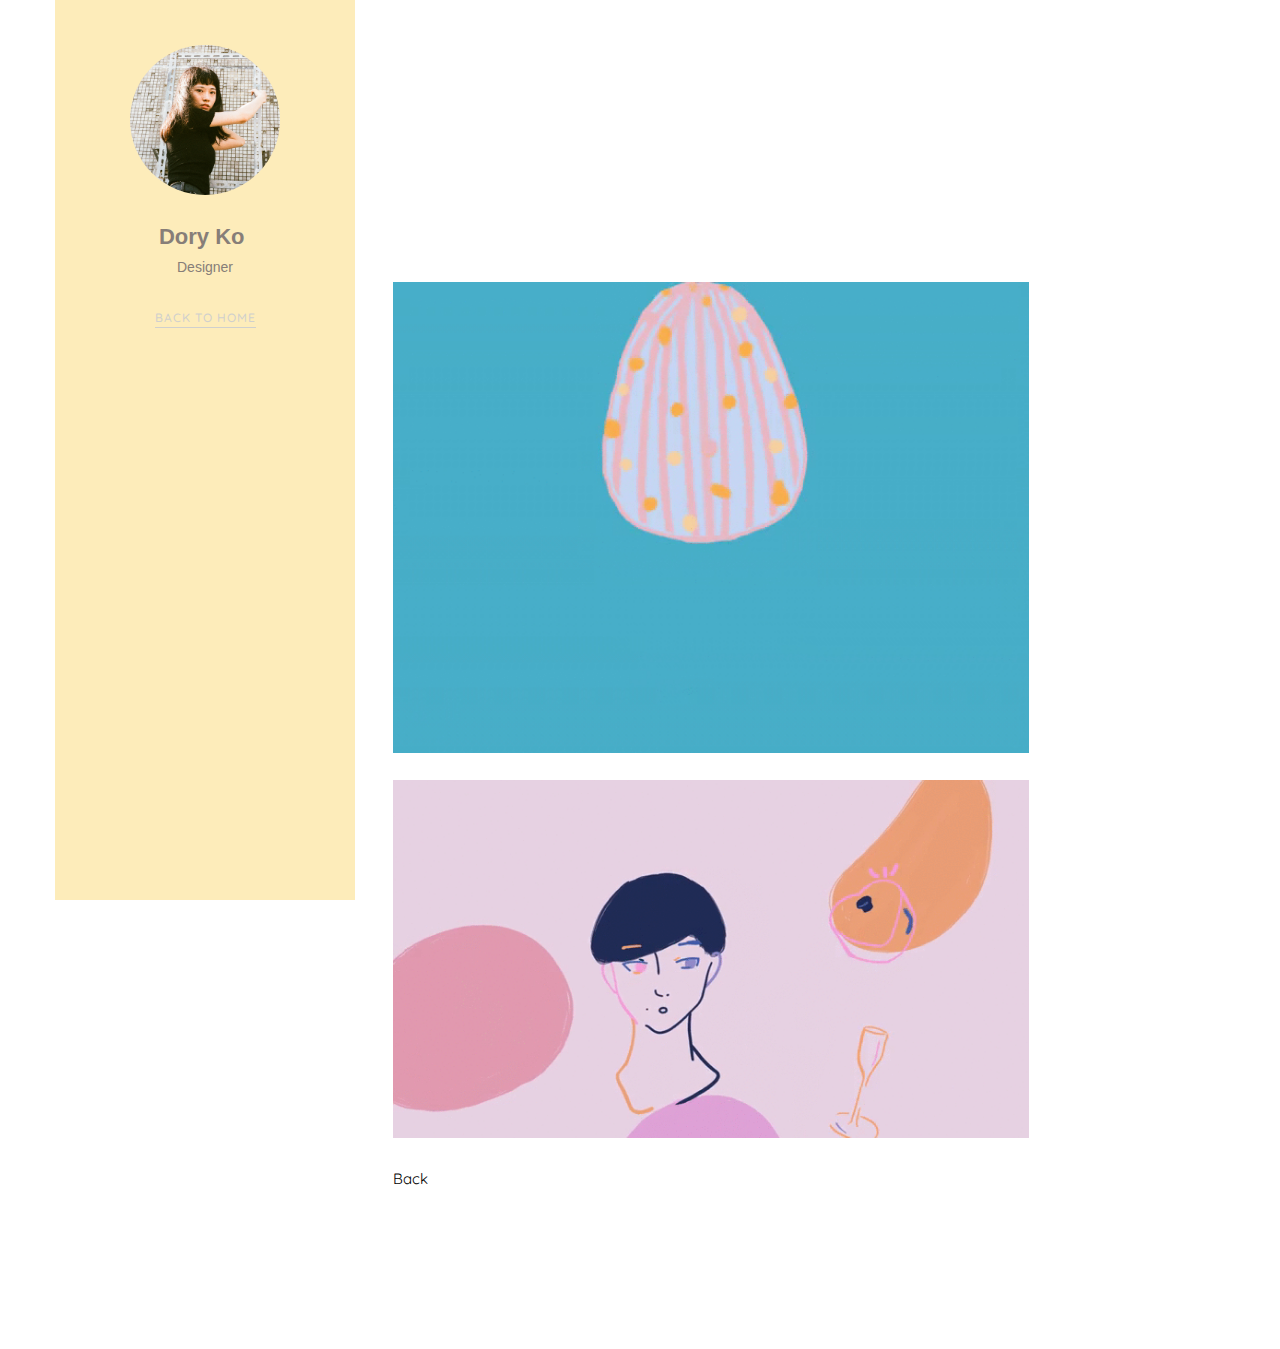
==== commit 8051cca1: "Add files via upload" ====
--- a/gif.html
+++ b/gif.html
@@ -62,13 +62,9 @@
 				<h5 style="font-family: Arial; color: #877e78 ">Designer</h5>
 			</div>
 			<nav id="colorlib-main-menu" role="navigation" class="navbar">
-				<div id="navbar" class="collapse">
+				<div class="collapse">
 					<ul>
-						<li class="active"><a href="index.html" data-nav-section="home">Home</a></li>
-						<li><a href="index.html">About</a></li>
-						<li><a>Work</a></li>
-						<li><a href="index.html">Other</a></li>
-						<li><a href="index.html">Contact</a></li>
+						<li class="active"><a href="index.html" data-nav-section="home">Back to Home</a></li>
 					</ul>
 				</div>
 			</nav>
@@ -97,7 +93,7 @@
 								<img style="width:80%" src="images/van_happy_birthday.gif">
 							</div>
 						<br>
-						<p><a style="color: black" href="index.html" data-nav-section="work">Back</a></p>
+						<p><a style="color: black" href="index.html#work-art" data-nav-section="work">Back</a></p>
 						</div>
 					</div>
 					
